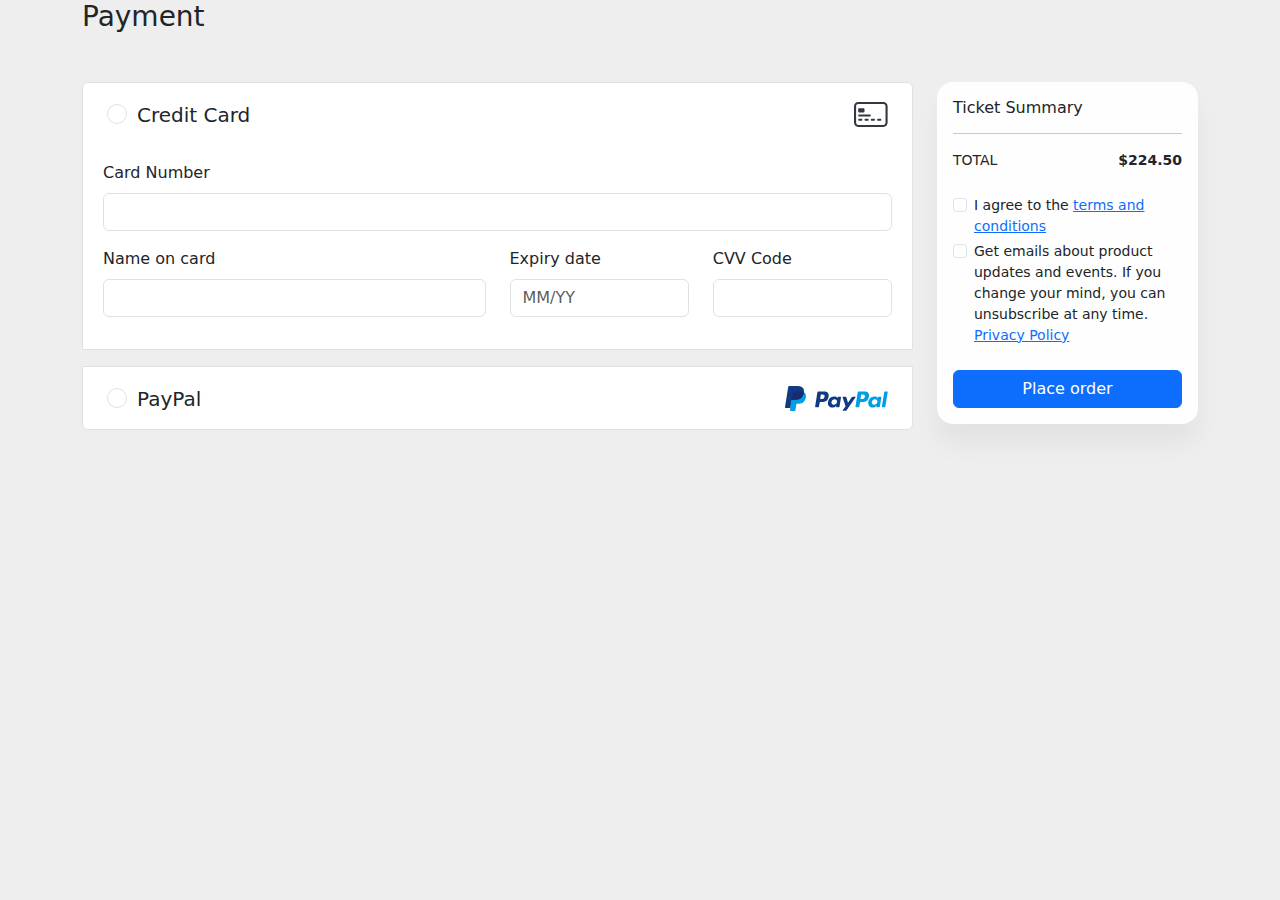
==== payment_options.html @ 63a70aeb "Add files via upload" ====
<!DOCTYPE html>
<html lang="en">
<head>
    <meta charset="utf-8">
    <!--  This file has been downloaded from bootdey.com @bootdey on twitter -->
    <!--  All snippets are MIT license http://bootdey.com/license -->
    <title>payment options - Bootdey.com</title>
    <meta name="viewport" content="width=device-width, initial-scale=1">
	<script src="https://code.jquery.com/jquery-1.10.2.min.js"></script>
    <link href="https://cdn.jsdelivr.net/npm/bootstrap@5.1.3/dist/css/bootstrap.min.css" rel="stylesheet">
	<script src="https://cdn.jsdelivr.net/npm/bootstrap@5.1.3/dist/js/bootstrap.bundle.min.js"></script>
</head>
<body>
<div class="container">
    <h1 class="h3 mb-5">Payment</h1>
    <div class="row">
      <!-- Left -->
      <div class="col-lg-9">
        <div class="accordion" id="accordionPayment">
          <!-- Credit card -->
          <div class="accordion-item mb-3">
            <h2 class="h5 px-4 py-3 accordion-header d-flex justify-content-between align-items-center">
              <div class="form-check w-100 collapsed" data-bs-toggle="collapse" data-bs-target="#collapseCC" aria-expanded="false">
                <input class="form-check-input" type="radio" name="payment" id="payment1">
                <label class="form-check-label pt-1" for="payment1">
                  Credit Card
                </label>
              </div>
              <span>
                <svg width="34" height="25" xmlns="http://www.w3.org/2000/svg">
                  <g fill-rule="nonzero" fill="#333840">
                    <path d="M29.418 2.083c1.16 0 2.101.933 2.101 2.084v16.666c0 1.15-.94 2.084-2.1 2.084H4.202A2.092 2.092 0 0 1 2.1 20.833V4.167c0-1.15.941-2.084 2.102-2.084h25.215ZM4.203 0C1.882 0 0 1.865 0 4.167v16.666C0 23.135 1.882 25 4.203 25h25.215c2.321 0 4.203-1.865 4.203-4.167V4.167C33.62 1.865 31.739 0 29.418 0H4.203Z"></path>
                    <path d="M4.203 7.292c0-.576.47-1.042 1.05-1.042h4.203c.58 0 1.05.466 1.05 1.042v2.083c0 .575-.47 1.042-1.05 1.042H5.253c-.58 0-1.05-.467-1.05-1.042V7.292Zm0 6.25c0-.576.47-1.042 1.05-1.042H15.76c.58 0 1.05.466 1.05 1.042 0 .575-.47 1.041-1.05 1.041H5.253c-.58 0-1.05-.466-1.05-1.041Zm0 4.166c0-.575.47-1.041 1.05-1.041h2.102c.58 0 1.05.466 1.05 1.041 0 .576-.47 1.042-1.05 1.042H5.253c-.58 0-1.05-.466-1.05-1.042Zm6.303 0c0-.575.47-1.041 1.051-1.041h2.101c.58 0 1.051.466 1.051 1.041 0 .576-.47 1.042-1.05 1.042h-2.102c-.58 0-1.05-.466-1.05-1.042Zm6.304 0c0-.575.47-1.041 1.051-1.041h2.101c.58 0 1.05.466 1.05 1.041 0 .576-.47 1.042-1.05 1.042h-2.101c-.58 0-1.05-.466-1.05-1.042Zm6.304 0c0-.575.47-1.041 1.05-1.041h2.102c.58 0 1.05.466 1.05 1.041 0 .576-.47 1.042-1.05 1.042h-2.101c-.58 0-1.05-.466-1.05-1.042Z"></path>
                  </g>
                </svg>
              </span>
            </h2>
            <div id="collapseCC" class="accordion-collapse collapse show" data-bs-parent="#accordionPayment" style="">
              <div class="accordion-body">
                <div class="mb-3">
                  <label class="form-label">Card Number</label>
                  <input type="text" class="form-control" placeholder="">
                </div>
                <div class="row">
                  <div class="col-lg-6">
                    <div class="mb-3">
                      <label class="form-label">Name on card</label>
                      <input type="text" class="form-control" placeholder="">
                    </div>
                  </div>
                  <div class="col-lg-3">
                    <div class="mb-3">
                      <label class="form-label">Expiry date</label>
                      <input type="text" class="form-control" placeholder="MM/YY">
                    </div>
                  </div>
                  <div class="col-lg-3">
                    <div class="mb-3">
                      <label class="form-label">CVV Code</label>
                      <input type="password" class="form-control">
                    </div>
                  </div>
                </div>
              </div>
            </div>
          </div>
          <!-- PayPal -->
          <div class="accordion-item mb-3 border">
            <h2 class="h5 px-4 py-3 accordion-header d-flex justify-content-between align-items-center">
              <div class="form-check w-100 collapsed" data-bs-toggle="collapse" data-bs-target="#collapsePP" aria-expanded="false">
                <input class="form-check-input" type="radio" name="payment" id="payment2">
                <label class="form-check-label pt-1" for="payment2">
                  PayPal
                </label>
              </div>
              <span>
                <svg width="103" height="25" xmlns="http://www.w3.org/2000/svg">
                  <g fill="none" fill-rule="evenodd">
                    <path d="M8.962 5.857h7.018c3.768 0 5.187 1.907 4.967 4.71-.362 4.627-3.159 7.187-6.87 7.187h-1.872c-.51 0-.852.337-.99 1.25l-.795 5.308c-.052.344-.233.543-.505.57h-4.41c-.414 0-.561-.317-.452-1.003L7.74 6.862c.105-.68.478-1.005 1.221-1.005Z" fill="#009EE3"></path>
                    <path d="M39.431 5.542c2.368 0 4.553 1.284 4.254 4.485-.363 3.805-2.4 5.91-5.616 5.919h-2.81c-.404 0-.6.33-.705 1.005l-.543 3.455c-.082.522-.35.779-.745.779h-2.614c-.416 0-.561-.267-.469-.863l2.158-13.846c.106-.68.362-.934.827-.934h6.263Zm-4.257 7.413h2.129c1.331-.051 2.215-.973 2.304-2.636.054-1.027-.64-1.763-1.743-1.757l-2.003.009-.687 4.384Zm15.618 7.17c.239-.217.482-.33.447-.062l-.085.642c-.043.335.089.512.4.512h2.323c.391 0 .581-.157.677-.762l1.432-8.982c.072-.451-.039-.672-.38-.672H53.05c-.23 0-.343.128-.402.48l-.095.552c-.049.288-.18.34-.304.05-.433-1.026-1.538-1.486-3.08-1.45-3.581.074-5.996 2.793-6.255 6.279-.2 2.696 1.732 4.813 4.279 4.813 1.848 0 2.674-.543 3.605-1.395l-.007-.005Zm-1.946-1.382c-1.542 0-2.616-1.23-2.393-2.738.223-1.507 1.665-2.737 3.206-2.737 1.542 0 2.616 1.23 2.394 2.737-.223 1.508-1.664 2.738-3.207 2.738Zm11.685-7.971h-2.355c-.486 0-.683.362-.53.808l2.925 8.561-2.868 4.075c-.241.34-.054.65.284.65h2.647a.81.81 0 0 0 .786-.386l8.993-12.898c.277-.397.147-.814-.308-.814H67.6c-.43 0-.602.17-.848.527l-3.75 5.435-1.676-5.447c-.098-.33-.342-.511-.793-.511h-.002Z" fill="#113984"></path>
                    <path d="M79.768 5.542c2.368 0 4.553 1.284 4.254 4.485-.363 3.805-2.4 5.91-5.616 5.919h-2.808c-.404 0-.6.33-.705 1.005l-.543 3.455c-.082.522-.35.779-.745.779h-2.614c-.417 0-.562-.267-.47-.863l2.162-13.85c.107-.68.362-.934.828-.934h6.257v.004Zm-4.257 7.413h2.128c1.332-.051 2.216-.973 2.305-2.636.054-1.027-.64-1.763-1.743-1.757l-2.004.009-.686 4.384Zm15.618 7.17c.239-.217.482-.33.447-.062l-.085.642c-.044.335.089.512.4.512h2.323c.391 0 .581-.157.677-.762l1.431-8.982c.073-.451-.038-.672-.38-.672h-2.55c-.23 0-.343.128-.403.48l-.094.552c-.049.288-.181.34-.304.05-.433-1.026-1.538-1.486-3.08-1.45-3.582.074-5.997 2.793-6.256 6.279-.199 2.696 1.732 4.813 4.28 4.813 1.847 0 2.673-.543 3.604-1.395l-.01-.005Zm-1.944-1.382c-1.542 0-2.616-1.23-2.393-2.738.222-1.507 1.665-2.737 3.206-2.737 1.542 0 2.616 1.23 2.393 2.737-.223 1.508-1.665 2.738-3.206 2.738Zm10.712 2.489h-2.681a.317.317 0 0 1-.328-.362l2.355-14.92a.462.462 0 0 1 .445-.363h2.682a.317.317 0 0 1 .327.362l-2.355 14.92a.462.462 0 0 1-.445.367v-.004Z" fill="#009EE3"></path>
                    <path d="M4.572 0h7.026c1.978 0 4.326.063 5.895 1.45 1.049.925 1.6 2.398 1.473 3.985-.432 5.364-3.64 8.37-7.944 8.37H7.558c-.59 0-.98.39-1.147 1.449l-.967 6.159c-.064.399-.236.634-.544.663H.565c-.48 0-.65-.362-.525-1.163L3.156 1.17C3.28.377 3.717 0 4.572 0Z" fill="#113984"></path>
                    <path d="m6.513 14.629 1.226-7.767c.107-.68.48-1.007 1.223-1.007h7.018c1.161 0 2.102.181 2.837.516-.705 4.776-3.793 7.428-7.837 7.428H7.522c-.464.002-.805.234-1.01.83Z" fill="#172C70"></path>
                  </g>
                </svg>
              </span>
            </h2>
            <div id="collapsePP" class="accordion-collapse collapse" data-bs-parent="#accordionPayment" style="">
              <div class="accordion-body">
                <div class="px-2 col-lg-6 mb-3">
                  <label class="form-label">Email address</label>
                  <input type="email" class="form-control">
                </div>
              </div>
            </div>
          </div>
        </div>
      </div>
      <!-- Right -->
      <div class="col-lg-3">
        <div class="card position-sticky top-0">
          <div class="p-3 bg-light bg-opacity-10">
            <h6 class="card-title mb-3">Ticket Summary</h6>
            <hr>
            <div class="d-flex justify-content-between mb-4 small">
              <span>TOTAL</span> <strong class="text-dark">$224.50</strong>
            </div>
            <div class="form-check mb-1 small">
              <input class="form-check-input" type="checkbox" value="" id="tnc">
              <label class="form-check-label" for="tnc">
                I agree to the <a href="#">terms and conditions</a>
              </label>
            </div>
            <div class="form-check mb-3 small">
              <input class="form-check-input" type="checkbox" value="" id="subscribe">
              <label class="form-check-label" for="subscribe">
                Get emails about product updates and events. If you change your mind, you can unsubscribe at any time. <a href="#">Privacy Policy</a>
              </label>
            </div>
            <button class="btn btn-primary w-100 mt-2">Place order</button>
          </div>
        </div>
      </div>
    </div>
  </div>

<style type="text/css">
body{
    background:#eee;
}

.card {
    box-shadow: 0 20px 27px 0 rgb(0 0 0 / 5%);
}

.card {
    position: relative;
    display: flex;
    flex-direction: column;
    min-width: 0;
    word-wrap: break-word;
    background-color: #fff;
    background-clip: border-box;
    border: 0 solid rgba(0,0,0,.125);
    border-radius: 1rem;
}

.card-body {
    -webkit-box-flex: 1;
    -ms-flex: 1 1 auto;
    flex: 1 1 auto;
    padding: 1.5rem 1.5rem;
}
</style>

<script type="text/javascript">

</script>
</body>
</html>
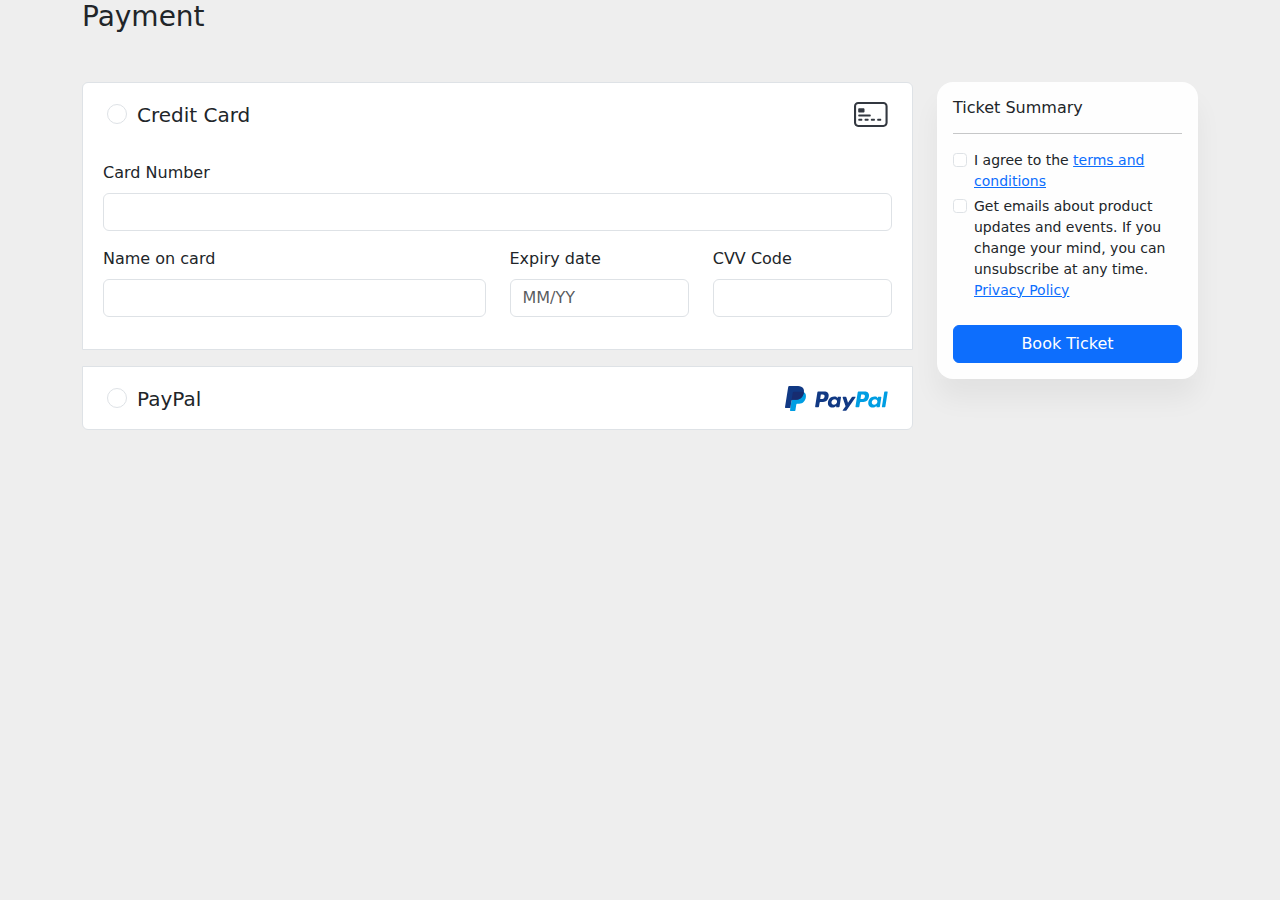
==== commit de2af42f: "Update payment_options.html" ====
--- a/payment_options.html
+++ b/payment_options.html
@@ -102,9 +102,7 @@
           <div class="p-3 bg-light bg-opacity-10">
             <h6 class="card-title mb-3">Ticket Summary</h6>
             <hr>
-            <div class="d-flex justify-content-between mb-4 small">
-              <span>TOTAL</span> <strong class="text-dark">$224.50</strong>
-            </div>
+
             <div class="form-check mb-1 small">
               <input class="form-check-input" type="checkbox" value="" id="tnc">
               <label class="form-check-label" for="tnc">
@@ -117,7 +115,7 @@
                 Get emails about product updates and events. If you change your mind, you can unsubscribe at any time. <a href="#">Privacy Policy</a>
               </label>
             </div>
-            <button class="btn btn-primary w-100 mt-2">Place order</button>
+            <button class="btn btn-primary w-100 mt-2">Book Ticket</button>
           </div>
         </div>
       </div>
@@ -157,4 +155,4 @@
 
 </script>
 </body>
-</html>+</html>
